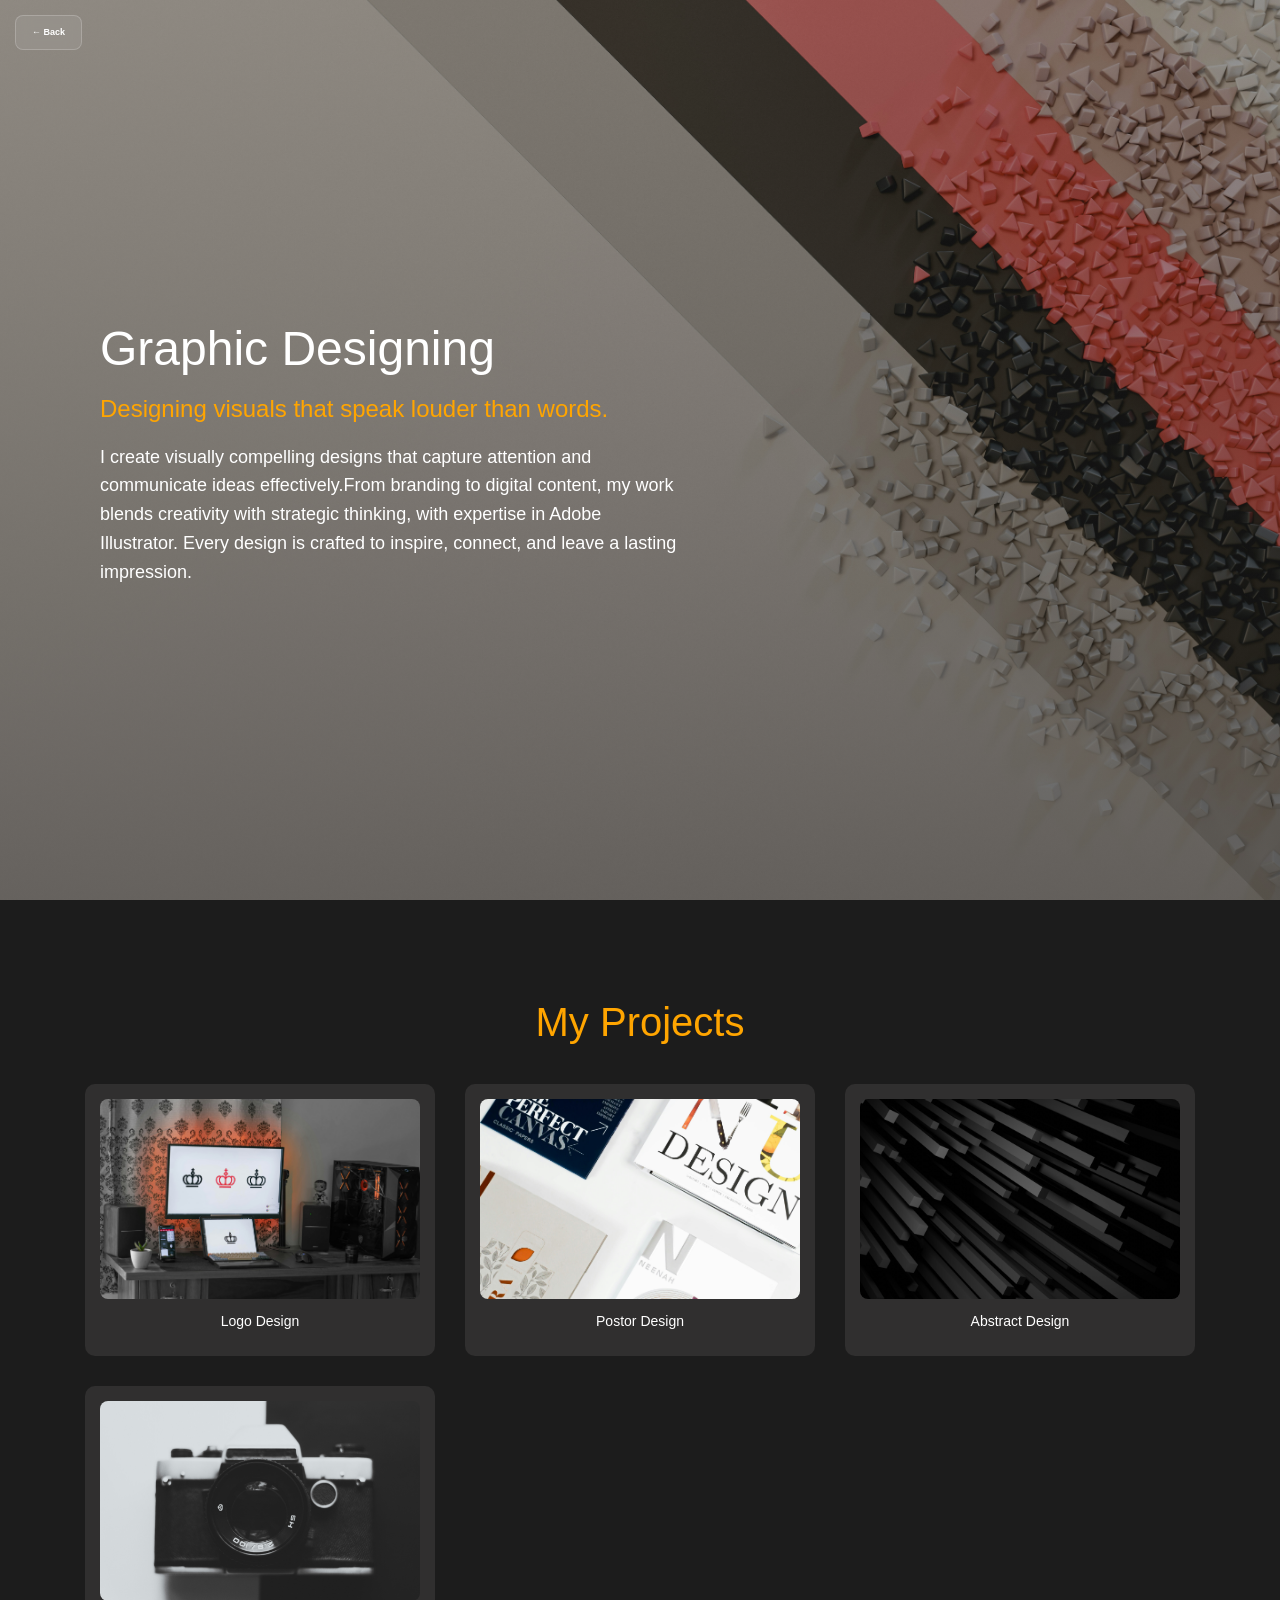
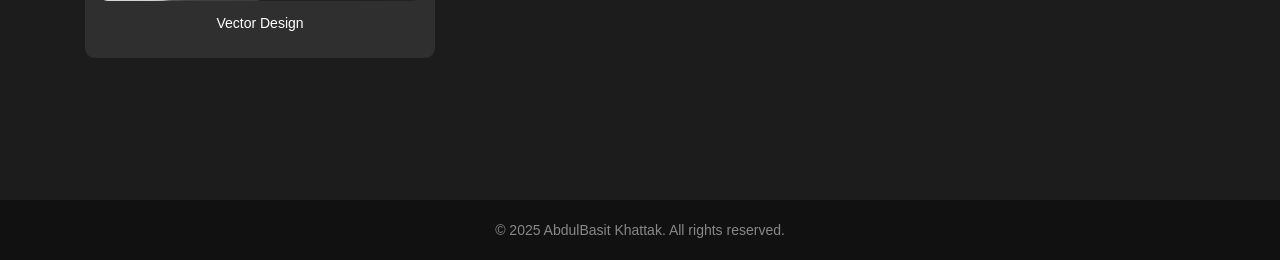
==== graphic.html @ f3bf0ce1 "first commit" ====
<!DOCTYPE html>
<html lang="en">
<head>
  <meta charset="UTF-8">
  <meta name="viewport" content="width=device-width, initial-scale=1">
   <link rel="stylesheet" href="https://codepen.io/GreenSock/pen/xxmzBrw.css">
    <link rel="stylesheet" href="css/style.css">
    <link rel="preconnect" href="https://fonts.googleapis.com">
    <link rel="stylesheet" href="fontawesome-free-6.7.1-web/css/all.css">
    <link rel="stylesheet" href="css/animate.css">
    <link rel="stylesheet" href="css/animate.min.css">
    <link rel="stylesheet" href="css/bootstrap.min.css">
    <link rel="stylesheet" href="css/bootstrap.css">
  <link rel="stylesheet" href="css/style.css">
  <title>Graphic Designing</title>
  <style>
    * {
      margin: 0;
      padding: 0;
      box-sizing: border-box;
    }
    body {
      font-family: Arial, sans-serif;
      background-color: #0e0e15;
      color: #ffffff;
      overflow-x: hidden;
    }
    section {
      padding: 80px 60px;
      min-height: 100vh;
    }


    


    /* Robotics Intro Section */
    .robotics-intro {
      display: flex;
      justify-content: space-between;
      align-items: center;
      background: linear-gradient(rgba(20, 20, 20, 0.315), rgba(24, 24, 24, 0.568)), url("css/images/gra\ card.jpg") no-repeat center/cover;
      position: relative;
      flex-direction: row;
    }
    .robotics-text {
      flex: 1;
      max-width: 50%;
      margin-left: 40px;
    }
    .robotics-text h1 {
      font-size: 48px;
      color:white;
      margin-bottom: 20px;
    }
    .robotics-text h3 {
      color: orange;
    } 
    .robotics-text p {
      font-size: 18px;
      line-height: 1.6;
      margin-top: 20px;
    }
    .view-certs-btn {
      margin-top: 30px;
      padding: 12px 20px;
      background-color: orange;
      border: none;
      color: #fff;
      font-size: 16px;
      cursor: pointer;
      border-radius: 6px;
    }

    .certificates-container {
      display: none;
      position: absolute;
      top: 60%;
      left: 0;
      width: 100%;
      background-color: rgba(10, 10, 10, 0.527);
      padding: 40px;
      z-index: 10;
    }
    .certificates-container img {
      width: 400px;
      margin-right: 20px;
      border-radius: 8px;
    }
    .certificates-row {
      display: flex;
      justify-content: center;
      align-items: center;
    }
    .close-btn {
      position: absolute;
      top: 10px;
      right: 30px;
      font-size: 50px;
      color: orange;
      cursor: pointer;
    }

    /* Projects Section */
    .projects-section {
      background-color: #1c1c1c;
    }
    .achievements-section {
      background: linear-gradient( rgba(24, 24, 24, 0.8) , rgba(20, 20, 20, 0.425)) ;
      background-color: #a19f9c;
    }

    .section-title {
      font-size: 40px;
      text-align: center;
      color: orange;
      margin-bottom: 40px;
    }

    .project-grid, .achievement-grid {
        display: grid;
        grid-template-columns: repeat(auto-fit, minmax(250px, 350px));
        gap: 30px;
        justify-content: center; /* centers the whole set including incomplete last row */
    }

    .card {
      
      background-color: #302f2f;
      padding: 15px;
      border-radius: 10px;
      text-align: center;
      color: #fff;
      transition: transform 0.3s;
       width: 100%;
      max-width: 350px;
    }
    .card img {
      width: 100%;
      height: 200px;
      object-fit: cover;
      border-radius: 8px;
    }
    .card p {
      margin-top: 12px;
      font-size: 14px;
      color: white;
    }

    .card:hover {
      transform: scale(1.03);
    }

    /* Footer */
    footer {
      background-color: #111;
      color: #888;
      text-align: center;
      padding: 20px;
      font-size: 14px;
    }

    @media (max-width: 768px) {
      .robotics-intro {
        flex-direction: column;
      }
      .robotics-text {
        max-width: 100%;
        text-align: center;
      }
      .certificates-row {
        flex-direction: column;
        gap: 20px;
      }
      .robotics-intro {
           height: 500px;
    }
    }

.back-btn {
  position: fixed;
  top: 15px;
  left: 15px;
  padding: 10px 16px;
  background: rgba(255, 255, 255, 0.08);
  color: #fff;
  font-weight: 600;
  text-decoration: none;
  border-radius: 8px;
  backdrop-filter: blur(8px);
  border: 1px solid rgba(255,255,255,0.2);
  transition: background 0.2s, transform 0.2s;
  z-index: 1000;
  font-size: 0.9rem;
}
.back-btn:hover {
  background: rgba(255, 255, 255, 0.15);
  transform: translateY(-1px);
  text-decoration: none;
}


  </style>
</head>
<body>

 
 

<a href="index.html#skills" class="back-btn" aria-label="Go back to main portfolio">
  &larr; Back
</a>

  <!-- Robotics Section -->
  <section class="robotics-intro">
    
    <div class="robotics-text">
      <h1>Graphic Designing</h1>
      <h3>Designing visuals that speak louder than words.</h3>
      <p>I create visually compelling designs that capture attention and communicate 
        ideas effectively.From branding to digital content, my work blends 
         creativity with strategic thinking, with expertise in Adobe Illustrator.
          Every design is crafted to inspire, connect, and leave a lasting impression.</p>
    </div>

    <!-- Certificate Display -->
    <div class="certificates-container" id="certificatesBox">
      <span class="close-btn" onclick="toggleCertificates()">&times;</span>
      <div class="certificates-row">
        <img src="css/images/Main_cer.jpeg" alt="Certificate 1">
        <img src="css/images/Main_cer.jpeg" alt="Certificate 2">
      </div>
    </div>
  </section>

  <!-- Projects Section -->
  <section class="projects-section">
    <h2 class="section-title">My Projects</h2>
    <div class="project-grid">
      <div class="card">
        <img src="css/images/logo.jpg" alt="">
        <p>Logo Design</p>
      </div>
      <div class="card">
        <img src="css/images/postor.jpg" alt="">
        <p>Postor  Design</p>
      </div>
      <div class="card">
        <img src="css/images/abstract.jpg" alt="">
        <p>Abstract Design</p>
      </div>
      <div class="card">
        <img src="css/images/vector.jpg" alt="">
        <p>Vector Design</p>
      </div>
     
    </div>
  </section>

 

  <!-- Footer -->
  <footer>
    &copy; 2025 AbdulBasit Khattak. All rights reserved.
  </footer>

  <script>
    function toggleCertificates() {
      const certs = document.getElementById("certificatesBox");
      certs.style.display = certs.style.display === "flex" || certs.style.display === "block" ? "none" : "block";
    }
  </script>
  <script src="https://unpkg.com/aos@2.3.4/dist/aos.js"></script>
 <script type="text/javascript" src="js/jquery.js"></script>
 <script type="text/javascript" src="js/bootstrap.min.js"></script>
 <script src="js/wow.min.js"></script>
                  <script>
                  new WOW().init();
                  </script>
                  <script>
                   AOS.init();
                   </script>

</body>
</html>
---- css/style.css ----
* {
    margin: 0;
    padding: 0;
    box-sizing: border-box;
    font-family:Arial, Helvetica, sans-serif;
  }
  html {
  scroll-behavior: smooth;
  
}

  /*  home  */


  /*START PRELOADER DESIGN*/
.preloader {
  position: fixed;
  left: 0;
  width: 0;
  height: 100%;
  width: 100%;
  text-align: center;
  z-index: 9999999;
  background-color: transparent;
  -webkit-transition: 0.9s;
  transition: 0.9s;
}

.preloader .loader {
  -webkit-transition: 0.5s;
  transition: 0.5s;
  position: absolute;
  width: 90px;
  height: 90px;
  border-radius: 50%;
  display: inline-block;
  left: 0;
  right: 0;
  margin: 0 auto;
  top: 45%;
  -webkit-transform: translateY(-45%);
  transform: translateY(-45%);
}

.preloader .loader .loader-outter {
  position: absolute;
  border: 4px solid rgb(0, 0, 0);
  border-left-color: transparent;
  border-bottom: 0;
  width: 100%;
  height: 100%;
  border-radius: 50%;
  -webkit-animation: loader-outter 1s cubic-bezier(0.42, 0.61, 0.58, 0.41)
    infinite;
  animation: loader-outter 1s cubic-bezier(0.42, 0.61, 0.58, 0.41) infinite;
}

.preloader .loader .loader-inner {
  position: absolute;
  border: 4px solid rgb(49, 49, 43);
  border-radius: 50%;
  width: 60px;
  height: 60px;
  left: calc(50% - 30px);
  top: calc(50% - 30px);
  border-right: 0;
  border-top-color: transparent;
  -webkit-animation: loader-inner 1s cubic-bezier(0.42, 0.61, 0.58, 0.41)
    infinite;
  animation: loader-inner 1s cubic-bezier(0.42, 0.61, 0.58, 0.41) infinite;
}

.preloader .loader span {
  display: inline-block;
  position: absolute;
  left: 0;
  right: 0;
  margin: 0 auto;
  top: 50%;
  -webkit-transform: translateY(-50%);
  transform: translateY(-50%);
  color: rgb(36, 36, 29);
  font-size: 25px;
  font-weight: 700;
}

.preloader::before,
.preloader::after {
  content: "";
  position: absolute;
  left: 0;
  top: 0;
  width: 60%;
  height: 100%;
  z-index: -1;
  background: #fff;
  -webkit-transition: 0.9s;
  transition: 0.9s;
}

.preloader::after {
  left: auto;
  right: 0;
}

.preloader.preloader-deactivate {
  visibility: hidden;
}

.preloader.preloader-deactivate::after,
.preloader.preloader-deactivate::before {
  width: 0;
}

.preloader.preloader-deactivate .loader {
  opacity: 0;
  visibility: hidden;
}

@-webkit-keyframes loader-outter {
  0% {
    -webkit-transform: rotate(0deg);
    transform: rotate(0deg);
  }
  100% {
    -webkit-transform: rotate(360deg);
    transform: rotate(360deg);
  }
}

@keyframes loader-outter {
  0% {
    -webkit-transform: rotate(0deg);
    transform: rotate(0deg);
  }
  100% {
    -webkit-transform: rotate(360deg);
    transform: rotate(360deg);
  }
}

@-webkit-keyframes loader-inner {
  0% {
    -webkit-transform: rotate(0deg);
    transform: rotate(0deg);
  }
  100% {
    -webkit-transform: rotate(-360deg);
    transform: rotate(-360deg);
  }
}

@keyframes loader-inner {
  0% {
    -webkit-transform: rotate(0deg);
    transform: rotate(0deg);
  }
  100% {
    -webkit-transform: rotate(-360deg);
    transform: rotate(-360deg);
  }
}
/* END PRELOADER DESIGN*/


  
  .wrapper,
  .content {
    position: relative;
    width: 100%;
    z-index: 1;
  }
  
  .content {
    overflow-x: hidden;
  }
  
  .content .section {
    width: 100%;
    height: 100vh;
  }
  

.slideshow-container {
  position: relative;
  width: 100%;
  height: 100vh;
  overflow: hidden;
}

.slide {
  position: absolute;
  top: 0;
  left: 0;
  width: 100%;
  height: 100%;
  background-position: center;
  background-size: cover;
  opacity: 0;
  animation: fadeAnimation 21s infinite;
}

/* Fade in → stay visible → fade out */
@keyframes fadeAnimation {
  0% { opacity: 0; }
  5% { opacity: 1; }
  20% { opacity: 1; }
  25% { opacity: 0; }
  100% { opacity: 0; }
}

/* Delay each image so they appear one after the other */
.slide:nth-child(1) { animation-delay: 0s; }
.slide:nth-child(2) { animation-delay: 3s; }
.slide:nth-child(3) { animation-delay: 6s; }
.slide:nth-child(4) { animation-delay: 9s; }
.slide:nth-child(5) { animation-delay: 12s; }
.slide:nth-child(6) { animation-delay: 15s; }
.slide:nth-child(7) { animation-delay: 18s; }
.slide:nth-child(8) { animation-delay: 21s; }



@media (max-width: 768px) {
  .content .section.hero {
    min-height: 70vh;
    background-position: center top;
  }
}

  
 .image-container {
  width: 100%;
  height: 100vh;
  position: absolute;
  top: 0;
  left: 0;
  z-index: 2;
  perspective: 500px;
  overflow: hidden;
  box-sizing: border-box;
  display: flex;
  align-items: center;
  justify-content: center;
}

  
  .image-container img {
    width: 100%;
    height: 100%;
    object-fit: cover;
    object-position: center center;
  }
  .navbar {
    background-color: rgba(255, 255, 255, 0.05) !important;
    text-transform: uppercase;
    font-weight: 300;
    margin-bottom: -2px;
    
}
.nav-pic {
  height: 25px;
  width: 25px;
  border-radius: 50%;
  margin-top: 12px;
  margin-left: 50px;
}

.navbar a:hover{
    border-bottom: 2px solid #fff;
}
@media(max-width:768px){
    .navbar a:hover{
        border-bottom:none;
    }
   
}


.hero-text {
  position: absolute;
  top: 50%;
  left: 8%;
  transform: translateY(-50%);
  z-index: 3;
  color: white;
  max-width: 600px;
  text-align: left; /* text stays left */
  padding: 20px;
}

.profile-pic {
  width: 100px;
  height: 100px;
  border-radius: 50%;
  object-fit: cover;
  box-shadow: 0 6px 13px rgba(0, 0, 0, 0.3);
  display: block;
  margin: 0 auto 80px 40px; /* this centers the image inside the hero-text */
  
}
.hero-name{
  font-family:'Trebuchet MS', 'Lucida Sans Unicode', 'Lucida Grande', 'Lucida Sans', Arial, sans-serif ;
  font-size: 3.5rem;
  font-weight: bold;
  margin-bottom: 15px;
  margin-left: auto;
  margin-right: auto;
  color: rgb(255, 190, 26);

}

.hero-text h1 {
  font-size: 3rem;
  font-weight: bold;
  margin-bottom: 15px;
}

.hero-text p {
  font-size: 1.3rem;
  line-height: 1.6;
}

/* Responsive Fix */
@media (max-width: 768px) {
  .hero-text {
    left: 5%;
    max-width: 90%;
    padding: 10px;
  }

  .profile-pic {
    width: 60px;
    height: 60px;
    margin-bottom: 40px;
    margin-left: 40px;
  }

  .hero-text h1 {
    font-size: 2.3rem;
  }

  .hero-text p,
  .loop-text {
    font-size: 1.2rem;
  }
}


/* ------------------------ Skills SECTION ------------------------------*/

.skills-section {
  position: relative;
  background-color: #23282F;
  padding: 80px 20px;
  color: white;
  text-align: center;
   min-height: 100vh; /* Full screen height */
    z-index: 1;
   overflow: hidden;
  display: flex;
  flex-direction: column;
  justify-content: center; /* Vertically center content */
}

.skills-overlay {
  background: linear-gradient(rgba(20, 20, 20, 0.8), rgba(24, 24, 24, 0.8)), url("images/skills.jpg") no-repeat center center/cover;
  padding: 50px 40px;
  border-radius: 15px;
   position: relative;
  z-index: 2;
  text-align: center;
  width: 100%;
  
}

.skills-title {
  font-size: 6rem;
  margin-bottom: 40px;
  font-weight: 700;
  color: #fff;
}

.skills-container {
  display: flex;
  flex-wrap: wrap;
  justify-content: center;
  gap: 30px;
}
.skill-card p {
  text-decoration: none;
  color: white;
}
.skill-card {

  text-decoration: none;
  background-color: rgba(255, 255, 255, 0.05);
  border: 1px solid rgba(255, 255, 255, 0.15);
  border-radius: 15px;
  padding: 30px;
  width: 300px;
  transition: transform 0.3s ease, box-shadow 0.3s ease;
  backdrop-filter: blur(6px);
  height: 300px;
}

.skill-card:hover {
  transform: translateY(-10px);
  box-shadow: 0 8px 20px rgba(255, 255, 255, 0.2);
  text-decoration: none;
}

.skill-icon {
  font-size: 40px;
  color: rgb(255, 255, 255); /* Yellow tone */
  margin-bottom: 20px;
}
.skills-section h2 {
  text-decoration: none;
  color: orange;
}
.web-dev {
  
  background: linear-gradient(rgba(20, 20, 20, 0.8), rgba(24, 24, 24, 0.8)), url("images/web.jpg") no-repeat center center/cover;
  
}
.robotics {
  background: linear-gradient(rgba(20, 20, 20, 0.8), rgba(24, 24, 24, 0.8)), url("images//robo.jpg") no-repeat center center/cover;
}
.graphic-design {
  background: linear-gradient(rgba(20, 20, 20, 0.8), rgba(24, 24, 24, 0.8)), url("images/design.jpg") no-repeat center center/cover;
}



/* ------------------------ Skills SECTION ENd------------------------------*/



/* ------------------------ EDUCATION SECTION ------------------------------*/


.timeline-section {
  background: #23282F;
  color: #fff;
  padding: 80px 20px;
  position: relative;
  font-family: 'Poppins', sans-serif;
}
.timeline-section h3{
  color: orange;
  stroke: none;
}
.section-title {
  text-align: center;
  font-size: 6rem;
  margin-bottom: 60px;
  color: white;
}

.timeline {
  position: relative;
  max-width: 1000px;
  margin: auto;
  padding: 0 20px;
}

.timeline::after {
  content: '';
  position: absolute;
  width: 2px;
  background-color: #39404b;
  top: 0;
  bottom: 0;
  left: 50%;
  margin-left: -2px;
}

.timeline-item {
  padding: 20px 40px;
  position: relative;
  width: 50%;
  box-sizing: border-box;
}

.timeline-item .dot {
  position: absolute;
  top: 30px;
  width: 20px;
  height: 20px;
  background-color: orange;
  border-radius: 50%;
  text-align: center;
  line-height: 20px;
  font-size: 12px;
  font-weight: bold;
 
  z-index: 1;
}

.timeline-item .content {
  padding: 20px;
  background-color: #333942;
  border-radius: 6px;
  box-shadow: 0 0 10px #5d636d;
  animation: fadeIn 1s ease forwards;
  opacity: 0;
  transform: translateY(50px);
}

.timeline-item.left {
  left: 0;
}

.timeline-item.right {
  left: 50%;
}

.timeline-item.left .dot {
  right: -10px;
}

.timeline-item.right .dot {
  left: -10px;
}

.timeline-item.left .content {
  margin-right: 50px;
  text-align: right;
}

.timeline-item.right .content {
  margin-left: 50px;
  text-align: left;
}

@keyframes fadeIn {
  to {
    opacity: 1;
    transform: translateY(0);
  }
}

@media screen and (max-width: 768px) {
  .timeline::after {
    left: 20px;
  }

  .timeline-item {
    width: 100%;
    padding-left: 30px;
    padding-right: 20px;
  }

  .timeline-item.right {
    left: 0;
  }

  .timeline-item.left {
    left: 0;
  }

  .timeline-item .dot {
    left: 0;
    right: auto;
  }

  .timeline-item.left .content,
  .timeline-item.right .content {
    margin: 20px 0 20px 30px;
    text-align: left;
  }
}


/* ------------------------ EDUCATION SECTION END ------------------------------*/


/* ------------------------ contact SECTION ------------------------------*/



.contact-section {
  background: #0f111a;
  color: white;
  padding: 80px 40px;
  font-family: 'Segoe UI', sans-serif;
  background: linear-gradient(rgba(26, 37, 56, 0.8), rgba(24, 34, 53, 0.8)), url("images/contact.jpg") no-repeat center center/cover;

}
.contact-section h1 {
  margin-left: auto;
  margin-right: auto;
  text-align: center;
  margin-bottom: 70px;
  font-size: 5rem;
}
.contact-wrapper {
  display: flex;
  gap: 60px;
  max-width: 1100px;
  margin: 0 auto;
  flex-wrap: wrap;
}
.contact-info {
  flex: 1 1 300px;
  min-width: 280px;
  gap: 10px;
}
.contact-info h2 {
  font-size: 3rem;
  margin-bottom: 15px;
  color: #00ccff;
}
.contact-info p {
  font-size: 1.5rem;
  margin-bottom: 70px;
 
}
.info-item {
  margin: 12px 0;
  font-size: 2rem;
  display: flex;
  align-items: center;
  gap: 10px;
}
.info-item i {
  color: #00ccff;
  font-size: 2.5rem;
  margin-right: 10px;
}
.info-item a {
  color: #fff;
  text-decoration: none;
}
.info-item a:hover {
  text-decoration: underline;
}

.contact-form-wrapper {
  flex: 1 1 400px;
  min-width: 280px;
}
.contact-form-wrapper h2 {
  font-size: 3rem;
  margin-bottom: 20px;
  color: #00ccff;
}
#contactForm {
  display: flex;
  flex-direction: column;
  gap: 15px;
}
.field {
  display: flex;
  flex-direction: column;
}
.field label {
  margin-bottom: 5px;
  font-size: 1.5rem;
}
.field input,
.field textarea {
  padding: 10px 12px;
  border-radius: 8px;
  border: none;
  background: #25293d;
  color: white;
  font-size: 1rem;
  resize: vertical;
}
.send-btn {
  padding: 12px 20px;
  background: #00ccff;
  border: none;
  color: #000;
  font-weight: bold;
  cursor: pointer;
  border-radius: 8px;
  width: fit-content;
}
.send-btn:hover {
  filter: brightness(1.1);
}
.status {
  margin-top: 10px;
  font-size: 0.9rem;
}




/* ------------------------ contact SECTION END ------------------------------*/




/* ------------------------ footere SECTION  ------------------------------*/
 /* Footer */
    footer {
      background-color: #111;
      color: #888;
      text-align: center;
      padding: 20px;
      font-size: 14px;
    }

/* ------------------------ footer SECTION END ------------------------------*/
.fixed-bg-only {
  width: 100%;
  height:40vh; /* full viewport */
  background: url('images/SEC.jpg') no-repeat center center;
  background-size: cover;
  background-attachment: fixed;
}
---- css/style.css ----
* {
    margin: 0;
    padding: 0;
    box-sizing: border-box;
    font-family:Arial, Helvetica, sans-serif;
  }
  html {
  scroll-behavior: smooth;
  
}

  /*  home  */


  /*START PRELOADER DESIGN*/
.preloader {
  position: fixed;
  left: 0;
  width: 0;
  height: 100%;
  width: 100%;
  text-align: center;
  z-index: 9999999;
  background-color: transparent;
  -webkit-transition: 0.9s;
  transition: 0.9s;
}

.preloader .loader {
  -webkit-transition: 0.5s;
  transition: 0.5s;
  position: absolute;
  width: 90px;
  height: 90px;
  border-radius: 50%;
  display: inline-block;
  left: 0;
  right: 0;
  margin: 0 auto;
  top: 45%;
  -webkit-transform: translateY(-45%);
  transform: translateY(-45%);
}

.preloader .loader .loader-outter {
  position: absolute;
  border: 4px solid rgb(0, 0, 0);
  border-left-color: transparent;
  border-bottom: 0;
  width: 100%;
  height: 100%;
  border-radius: 50%;
  -webkit-animation: loader-outter 1s cubic-bezier(0.42, 0.61, 0.58, 0.41)
    infinite;
  animation: loader-outter 1s cubic-bezier(0.42, 0.61, 0.58, 0.41) infinite;
}

.preloader .loader .loader-inner {
  position: absolute;
  border: 4px solid rgb(49, 49, 43);
  border-radius: 50%;
  width: 60px;
  height: 60px;
  left: calc(50% - 30px);
  top: calc(50% - 30px);
  border-right: 0;
  border-top-color: transparent;
  -webkit-animation: loader-inner 1s cubic-bezier(0.42, 0.61, 0.58, 0.41)
    infinite;
  animation: loader-inner 1s cubic-bezier(0.42, 0.61, 0.58, 0.41) infinite;
}

.preloader .loader span {
  display: inline-block;
  position: absolute;
  left: 0;
  right: 0;
  margin: 0 auto;
  top: 50%;
  -webkit-transform: translateY(-50%);
  transform: translateY(-50%);
  color: rgb(36, 36, 29);
  font-size: 25px;
  font-weight: 700;
}

.preloader::before,
.preloader::after {
  content: "";
  position: absolute;
  left: 0;
  top: 0;
  width: 60%;
  height: 100%;
  z-index: -1;
  background: #fff;
  -webkit-transition: 0.9s;
  transition: 0.9s;
}

.preloader::after {
  left: auto;
  right: 0;
}

.preloader.preloader-deactivate {
  visibility: hidden;
}

.preloader.preloader-deactivate::after,
.preloader.preloader-deactivate::before {
  width: 0;
}

.preloader.preloader-deactivate .loader {
  opacity: 0;
  visibility: hidden;
}

@-webkit-keyframes loader-outter {
  0% {
    -webkit-transform: rotate(0deg);
    transform: rotate(0deg);
  }
  100% {
    -webkit-transform: rotate(360deg);
    transform: rotate(360deg);
  }
}

@keyframes loader-outter {
  0% {
    -webkit-transform: rotate(0deg);
    transform: rotate(0deg);
  }
  100% {
    -webkit-transform: rotate(360deg);
    transform: rotate(360deg);
  }
}

@-webkit-keyframes loader-inner {
  0% {
    -webkit-transform: rotate(0deg);
    transform: rotate(0deg);
  }
  100% {
    -webkit-transform: rotate(-360deg);
    transform: rotate(-360deg);
  }
}

@keyframes loader-inner {
  0% {
    -webkit-transform: rotate(0deg);
    transform: rotate(0deg);
  }
  100% {
    -webkit-transform: rotate(-360deg);
    transform: rotate(-360deg);
  }
}
/* END PRELOADER DESIGN*/


  
  .wrapper,
  .content {
    position: relative;
    width: 100%;
    z-index: 1;
  }
  
  .content {
    overflow-x: hidden;
  }
  
  .content .section {
    width: 100%;
    height: 100vh;
  }
  

.slideshow-container {
  position: relative;
  width: 100%;
  height: 100vh;
  overflow: hidden;
}

.slide {
  position: absolute;
  top: 0;
  left: 0;
  width: 100%;
  height: 100%;
  background-position: center;
  background-size: cover;
  opacity: 0;
  animation: fadeAnimation 21s infinite;
}

/* Fade in → stay visible → fade out */
@keyframes fadeAnimation {
  0% { opacity: 0; }
  5% { opacity: 1; }
  20% { opacity: 1; }
  25% { opacity: 0; }
  100% { opacity: 0; }
}

/* Delay each image so they appear one after the other */
.slide:nth-child(1) { animation-delay: 0s; }
.slide:nth-child(2) { animation-delay: 3s; }
.slide:nth-child(3) { animation-delay: 6s; }
.slide:nth-child(4) { animation-delay: 9s; }
.slide:nth-child(5) { animation-delay: 12s; }
.slide:nth-child(6) { animation-delay: 15s; }
.slide:nth-child(7) { animation-delay: 18s; }
.slide:nth-child(8) { animation-delay: 21s; }



@media (max-width: 768px) {
  .content .section.hero {
    min-height: 70vh;
    background-position: center top;
  }
}

  
 .image-container {
  width: 100%;
  height: 100vh;
  position: absolute;
  top: 0;
  left: 0;
  z-index: 2;
  perspective: 500px;
  overflow: hidden;
  box-sizing: border-box;
  display: flex;
  align-items: center;
  justify-content: center;
}

  
  .image-container img {
    width: 100%;
    height: 100%;
    object-fit: cover;
    object-position: center center;
  }
  .navbar {
    background-color: rgba(255, 255, 255, 0.05) !important;
    text-transform: uppercase;
    font-weight: 300;
    margin-bottom: -2px;
    
}
.nav-pic {
  height: 25px;
  width: 25px;
  border-radius: 50%;
  margin-top: 12px;
  margin-left: 50px;
}

.navbar a:hover{
    border-bottom: 2px solid #fff;
}
@media(max-width:768px){
    .navbar a:hover{
        border-bottom:none;
    }
   
}


.hero-text {
  position: absolute;
  top: 50%;
  left: 8%;
  transform: translateY(-50%);
  z-index: 3;
  color: white;
  max-width: 600px;
  text-align: left; /* text stays left */
  padding: 20px;
}

.profile-pic {
  width: 100px;
  height: 100px;
  border-radius: 50%;
  object-fit: cover;
  box-shadow: 0 6px 13px rgba(0, 0, 0, 0.3);
  display: block;
  margin: 0 auto 80px 40px; /* this centers the image inside the hero-text */
  
}
.hero-name{
  font-family:'Trebuchet MS', 'Lucida Sans Unicode', 'Lucida Grande', 'Lucida Sans', Arial, sans-serif ;
  font-size: 3.5rem;
  font-weight: bold;
  margin-bottom: 15px;
  margin-left: auto;
  margin-right: auto;
  color: rgb(255, 190, 26);

}

.hero-text h1 {
  font-size: 3rem;
  font-weight: bold;
  margin-bottom: 15px;
}

.hero-text p {
  font-size: 1.3rem;
  line-height: 1.6;
}

/* Responsive Fix */
@media (max-width: 768px) {
  .hero-text {
    left: 5%;
    max-width: 90%;
    padding: 10px;
  }

  .profile-pic {
    width: 60px;
    height: 60px;
    margin-bottom: 40px;
    margin-left: 40px;
  }

  .hero-text h1 {
    font-size: 2.3rem;
  }

  .hero-text p,
  .loop-text {
    font-size: 1.2rem;
  }
}


/* ------------------------ Skills SECTION ------------------------------*/

.skills-section {
  position: relative;
  background-color: #23282F;
  padding: 80px 20px;
  color: white;
  text-align: center;
   min-height: 100vh; /* Full screen height */
    z-index: 1;
   overflow: hidden;
  display: flex;
  flex-direction: column;
  justify-content: center; /* Vertically center content */
}

.skills-overlay {
  background: linear-gradient(rgba(20, 20, 20, 0.8), rgba(24, 24, 24, 0.8)), url("images/skills.jpg") no-repeat center center/cover;
  padding: 50px 40px;
  border-radius: 15px;
   position: relative;
  z-index: 2;
  text-align: center;
  width: 100%;
  
}

.skills-title {
  font-size: 6rem;
  margin-bottom: 40px;
  font-weight: 700;
  color: #fff;
}

.skills-container {
  display: flex;
  flex-wrap: wrap;
  justify-content: center;
  gap: 30px;
}
.skill-card p {
  text-decoration: none;
  color: white;
}
.skill-card {

  text-decoration: none;
  background-color: rgba(255, 255, 255, 0.05);
  border: 1px solid rgba(255, 255, 255, 0.15);
  border-radius: 15px;
  padding: 30px;
  width: 300px;
  transition: transform 0.3s ease, box-shadow 0.3s ease;
  backdrop-filter: blur(6px);
  height: 300px;
}

.skill-card:hover {
  transform: translateY(-10px);
  box-shadow: 0 8px 20px rgba(255, 255, 255, 0.2);
  text-decoration: none;
}

.skill-icon {
  font-size: 40px;
  color: rgb(255, 255, 255); /* Yellow tone */
  margin-bottom: 20px;
}
.skills-section h2 {
  text-decoration: none;
  color: orange;
}
.web-dev {
  
  background: linear-gradient(rgba(20, 20, 20, 0.8), rgba(24, 24, 24, 0.8)), url("images/web.jpg") no-repeat center center/cover;
  
}
.robotics {
  background: linear-gradient(rgba(20, 20, 20, 0.8), rgba(24, 24, 24, 0.8)), url("images//robo.jpg") no-repeat center center/cover;
}
.graphic-design {
  background: linear-gradient(rgba(20, 20, 20, 0.8), rgba(24, 24, 24, 0.8)), url("images/design.jpg") no-repeat center center/cover;
}



/* ------------------------ Skills SECTION ENd------------------------------*/



/* ------------------------ EDUCATION SECTION ------------------------------*/


.timeline-section {
  background: #23282F;
  color: #fff;
  padding: 80px 20px;
  position: relative;
  font-family: 'Poppins', sans-serif;
}
.timeline-section h3{
  color: orange;
  stroke: none;
}
.section-title {
  text-align: center;
  font-size: 6rem;
  margin-bottom: 60px;
  color: white;
}

.timeline {
  position: relative;
  max-width: 1000px;
  margin: auto;
  padding: 0 20px;
}

.timeline::after {
  content: '';
  position: absolute;
  width: 2px;
  background-color: #39404b;
  top: 0;
  bottom: 0;
  left: 50%;
  margin-left: -2px;
}

.timeline-item {
  padding: 20px 40px;
  position: relative;
  width: 50%;
  box-sizing: border-box;
}

.timeline-item .dot {
  position: absolute;
  top: 30px;
  width: 20px;
  height: 20px;
  background-color: orange;
  border-radius: 50%;
  text-align: center;
  line-height: 20px;
  font-size: 12px;
  font-weight: bold;
 
  z-index: 1;
}

.timeline-item .content {
  padding: 20px;
  background-color: #333942;
  border-radius: 6px;
  box-shadow: 0 0 10px #5d636d;
  animation: fadeIn 1s ease forwards;
  opacity: 0;
  transform: translateY(50px);
}

.timeline-item.left {
  left: 0;
}

.timeline-item.right {
  left: 50%;
}

.timeline-item.left .dot {
  right: -10px;
}

.timeline-item.right .dot {
  left: -10px;
}

.timeline-item.left .content {
  margin-right: 50px;
  text-align: right;
}

.timeline-item.right .content {
  margin-left: 50px;
  text-align: left;
}

@keyframes fadeIn {
  to {
    opacity: 1;
    transform: translateY(0);
  }
}

@media screen and (max-width: 768px) {
  .timeline::after {
    left: 20px;
  }

  .timeline-item {
    width: 100%;
    padding-left: 30px;
    padding-right: 20px;
  }

  .timeline-item.right {
    left: 0;
  }

  .timeline-item.left {
    left: 0;
  }

  .timeline-item .dot {
    left: 0;
    right: auto;
  }

  .timeline-item.left .content,
  .timeline-item.right .content {
    margin: 20px 0 20px 30px;
    text-align: left;
  }
}


/* ------------------------ EDUCATION SECTION END ------------------------------*/


/* ------------------------ contact SECTION ------------------------------*/



.contact-section {
  background: #0f111a;
  color: white;
  padding: 80px 40px;
  font-family: 'Segoe UI', sans-serif;
  background: linear-gradient(rgba(26, 37, 56, 0.8), rgba(24, 34, 53, 0.8)), url("images/contact.jpg") no-repeat center center/cover;

}
.contact-section h1 {
  margin-left: auto;
  margin-right: auto;
  text-align: center;
  margin-bottom: 70px;
  font-size: 5rem;
}
.contact-wrapper {
  display: flex;
  gap: 60px;
  max-width: 1100px;
  margin: 0 auto;
  flex-wrap: wrap;
}
.contact-info {
  flex: 1 1 300px;
  min-width: 280px;
  gap: 10px;
}
.contact-info h2 {
  font-size: 3rem;
  margin-bottom: 15px;
  color: #00ccff;
}
.contact-info p {
  font-size: 1.5rem;
  margin-bottom: 70px;
 
}
.info-item {
  margin: 12px 0;
  font-size: 2rem;
  display: flex;
  align-items: center;
  gap: 10px;
}
.info-item i {
  color: #00ccff;
  font-size: 2.5rem;
  margin-right: 10px;
}
.info-item a {
  color: #fff;
  text-decoration: none;
}
.info-item a:hover {
  text-decoration: underline;
}

.contact-form-wrapper {
  flex: 1 1 400px;
  min-width: 280px;
}
.contact-form-wrapper h2 {
  font-size: 3rem;
  margin-bottom: 20px;
  color: #00ccff;
}
#contactForm {
  display: flex;
  flex-direction: column;
  gap: 15px;
}
.field {
  display: flex;
  flex-direction: column;
}
.field label {
  margin-bottom: 5px;
  font-size: 1.5rem;
}
.field input,
.field textarea {
  padding: 10px 12px;
  border-radius: 8px;
  border: none;
  background: #25293d;
  color: white;
  font-size: 1rem;
  resize: vertical;
}
.send-btn {
  padding: 12px 20px;
  background: #00ccff;
  border: none;
  color: #000;
  font-weight: bold;
  cursor: pointer;
  border-radius: 8px;
  width: fit-content;
}
.send-btn:hover {
  filter: brightness(1.1);
}
.status {
  margin-top: 10px;
  font-size: 0.9rem;
}




/* ------------------------ contact SECTION END ------------------------------*/




/* ------------------------ footere SECTION  ------------------------------*/
 /* Footer */
    footer {
      background-color: #111;
      color: #888;
      text-align: center;
      padding: 20px;
      font-size: 14px;
    }

/* ------------------------ footer SECTION END ------------------------------*/
.fixed-bg-only {
  width: 100%;
  height:40vh; /* full viewport */
  background: url('images/SEC.jpg') no-repeat center center;
  background-size: cover;
  background-attachment: fixed;
}
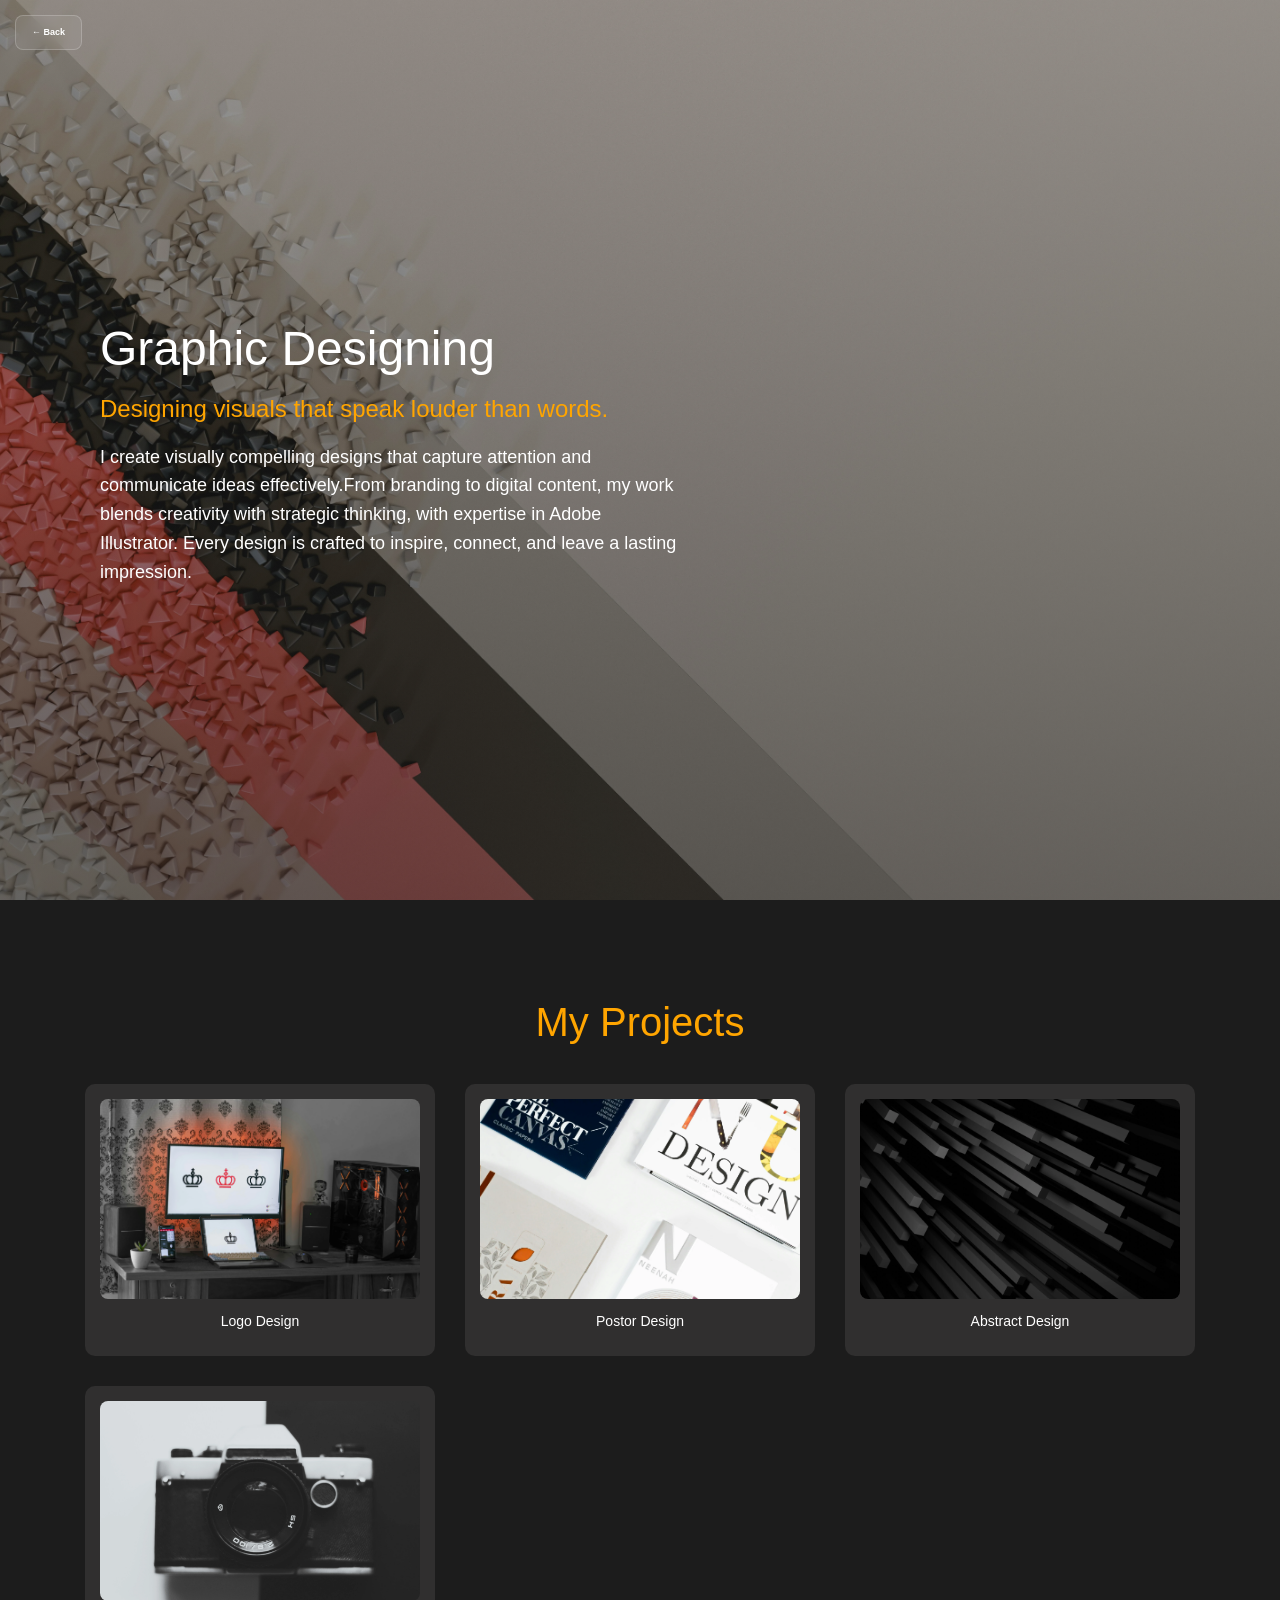
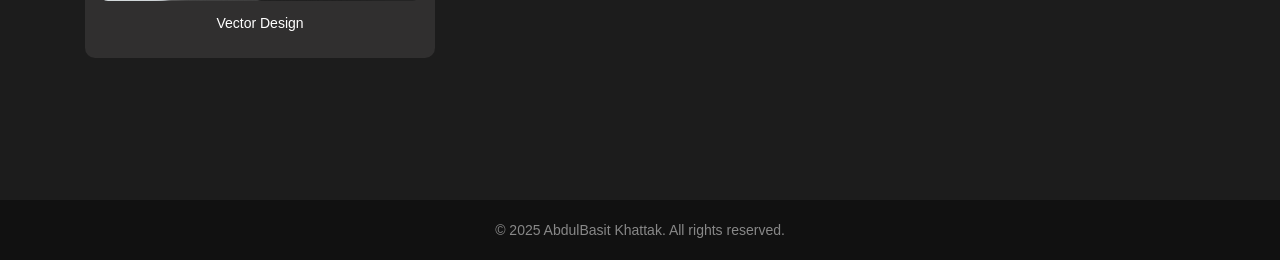
==== commit 6344b8f4: "update" ====
--- a/graphic.html
+++ b/graphic.html
@@ -39,7 +39,7 @@
       display: flex;
       justify-content: space-between;
       align-items: center;
-      background: linear-gradient(rgba(20, 20, 20, 0.315), rgba(24, 24, 24, 0.568)), url("css/images/gra\ card.jpg") no-repeat center/cover;
+      background: linear-gradient(rgba(20, 20, 20, 0.315), rgba(24, 24, 24, 0.568)), url("css/images/gra\ card.webp") no-repeat center/cover;
       position: relative;
       flex-direction: row;
     }
@@ -224,13 +224,7 @@
     </div>
 
     <!-- Certificate Display -->
-    <div class="certificates-container" id="certificatesBox">
-      <span class="close-btn" onclick="toggleCertificates()">&times;</span>
-      <div class="certificates-row">
-        <img src="css/images/Main_cer.jpeg" alt="Certificate 1">
-        <img src="css/images/Main_cer.jpeg" alt="Certificate 2">
-      </div>
-    </div>
+   
   </section>
 
   <!-- Projects Section -->
@@ -238,19 +232,19 @@
     <h2 class="section-title">My Projects</h2>
     <div class="project-grid">
       <div class="card">
-        <img src="css/images/logo.jpg" alt="">
+        <img src="css/images/logo.webp" alt="">
         <p>Logo Design</p>
       </div>
       <div class="card">
-        <img src="css/images/postor.jpg" alt="">
+        <img src="css/images/postor.webp" alt="">
         <p>Postor  Design</p>
       </div>
       <div class="card">
-        <img src="css/images/abstract.jpg" alt="">
+        <img src="css/images/abstract.webp" alt="">
         <p>Abstract Design</p>
       </div>
       <div class="card">
-        <img src="css/images/vector.jpg" alt="">
+        <img src="css/images/vector.webp" alt="">
         <p>Vector Design</p>
       </div>
      
--- a/css/style.css
+++ b/css/style.css
@@ -421,11 +421,11 @@
 }
 .web-dev {
   
-  background: linear-gradient(rgba(20, 20, 20, 0.8), rgba(24, 24, 24, 0.8)), url("images/web.jpg") no-repeat center center/cover;
+  background: linear-gradient(rgba(20, 20, 20, 0.8), rgba(24, 24, 24, 0.8)), url("images/web.webp") no-repeat center center/cover;
   
 }
 .robotics {
-  background: linear-gradient(rgba(20, 20, 20, 0.8), rgba(24, 24, 24, 0.8)), url("images//robo.jpg") no-repeat center center/cover;
+  background: linear-gradient(rgba(20, 20, 20, 0.8), rgba(24, 24, 24, 0.8)), url("images/robo.jpg") no-repeat center center/cover;
 }
 .graphic-design {
   background: linear-gradient(rgba(20, 20, 20, 0.8), rgba(24, 24, 24, 0.8)), url("images/design.jpg") no-repeat center center/cover;
@@ -585,7 +585,7 @@
   color: white;
   padding: 80px 40px;
   font-family: 'Segoe UI', sans-serif;
-  background: linear-gradient(rgba(26, 37, 56, 0.8), rgba(24, 34, 53, 0.8)), url("images/contact.jpg") no-repeat center center/cover;
+  background: linear-gradient(rgba(26, 37, 56, 0.8), rgba(24, 34, 53, 0.8)), url("images/contact.webp") no-repeat center center/cover;
 
 }
 .contact-section h1 {
@@ -709,7 +709,7 @@
 .fixed-bg-only {
   width: 100%;
   height:40vh; /* full viewport */
-  background: url('images/SEC.jpg') no-repeat center center;
+  background: url('images/SEC.webp') no-repeat center center;
   background-size: cover;
   background-attachment: fixed;
 }
--- a/css/style.css
+++ b/css/style.css
@@ -421,11 +421,11 @@
 }
 .web-dev {
   
-  background: linear-gradient(rgba(20, 20, 20, 0.8), rgba(24, 24, 24, 0.8)), url("images/web.jpg") no-repeat center center/cover;
+  background: linear-gradient(rgba(20, 20, 20, 0.8), rgba(24, 24, 24, 0.8)), url("images/web.webp") no-repeat center center/cover;
   
 }
 .robotics {
-  background: linear-gradient(rgba(20, 20, 20, 0.8), rgba(24, 24, 24, 0.8)), url("images//robo.jpg") no-repeat center center/cover;
+  background: linear-gradient(rgba(20, 20, 20, 0.8), rgba(24, 24, 24, 0.8)), url("images/robo.jpg") no-repeat center center/cover;
 }
 .graphic-design {
   background: linear-gradient(rgba(20, 20, 20, 0.8), rgba(24, 24, 24, 0.8)), url("images/design.jpg") no-repeat center center/cover;
@@ -585,7 +585,7 @@
   color: white;
   padding: 80px 40px;
   font-family: 'Segoe UI', sans-serif;
-  background: linear-gradient(rgba(26, 37, 56, 0.8), rgba(24, 34, 53, 0.8)), url("images/contact.jpg") no-repeat center center/cover;
+  background: linear-gradient(rgba(26, 37, 56, 0.8), rgba(24, 34, 53, 0.8)), url("images/contact.webp") no-repeat center center/cover;
 
 }
 .contact-section h1 {
@@ -709,7 +709,7 @@
 .fixed-bg-only {
   width: 100%;
   height:40vh; /* full viewport */
-  background: url('images/SEC.jpg') no-repeat center center;
+  background: url('images/SEC.webp') no-repeat center center;
   background-size: cover;
   background-attachment: fixed;
 }
